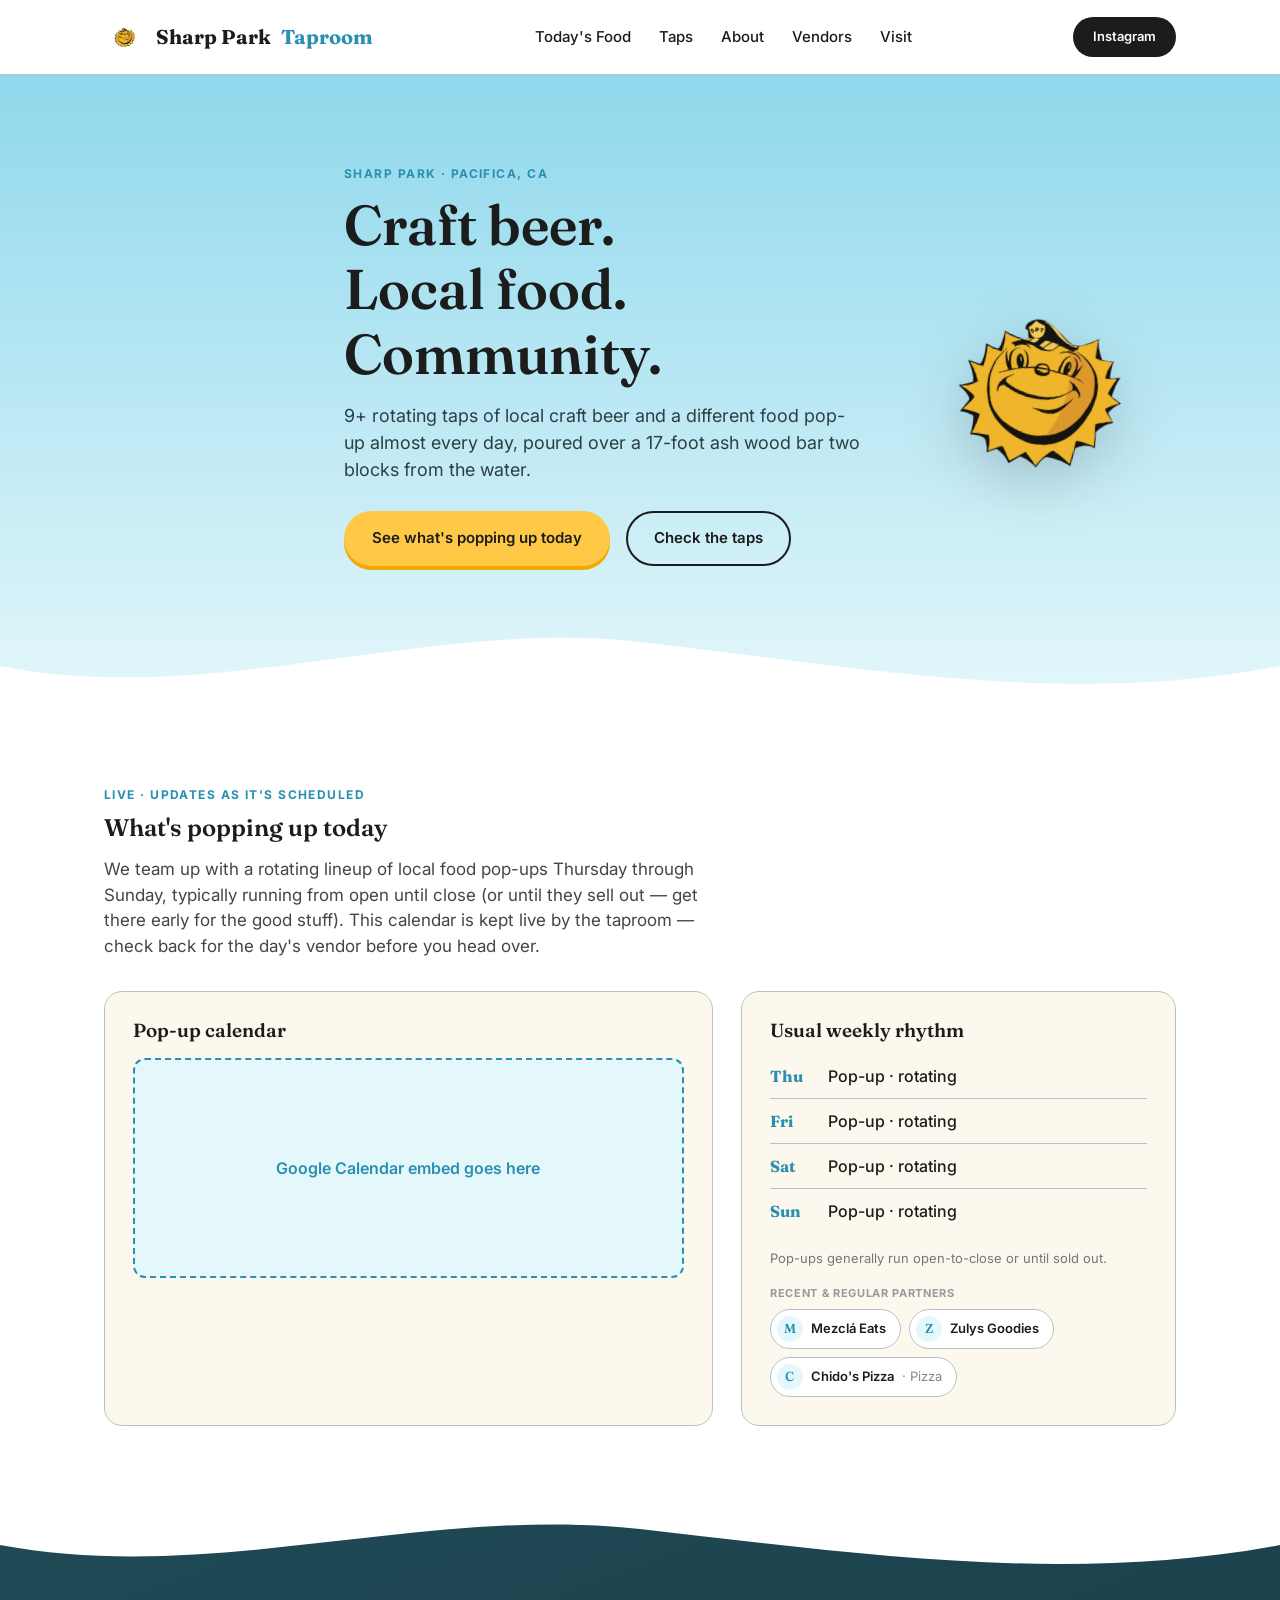
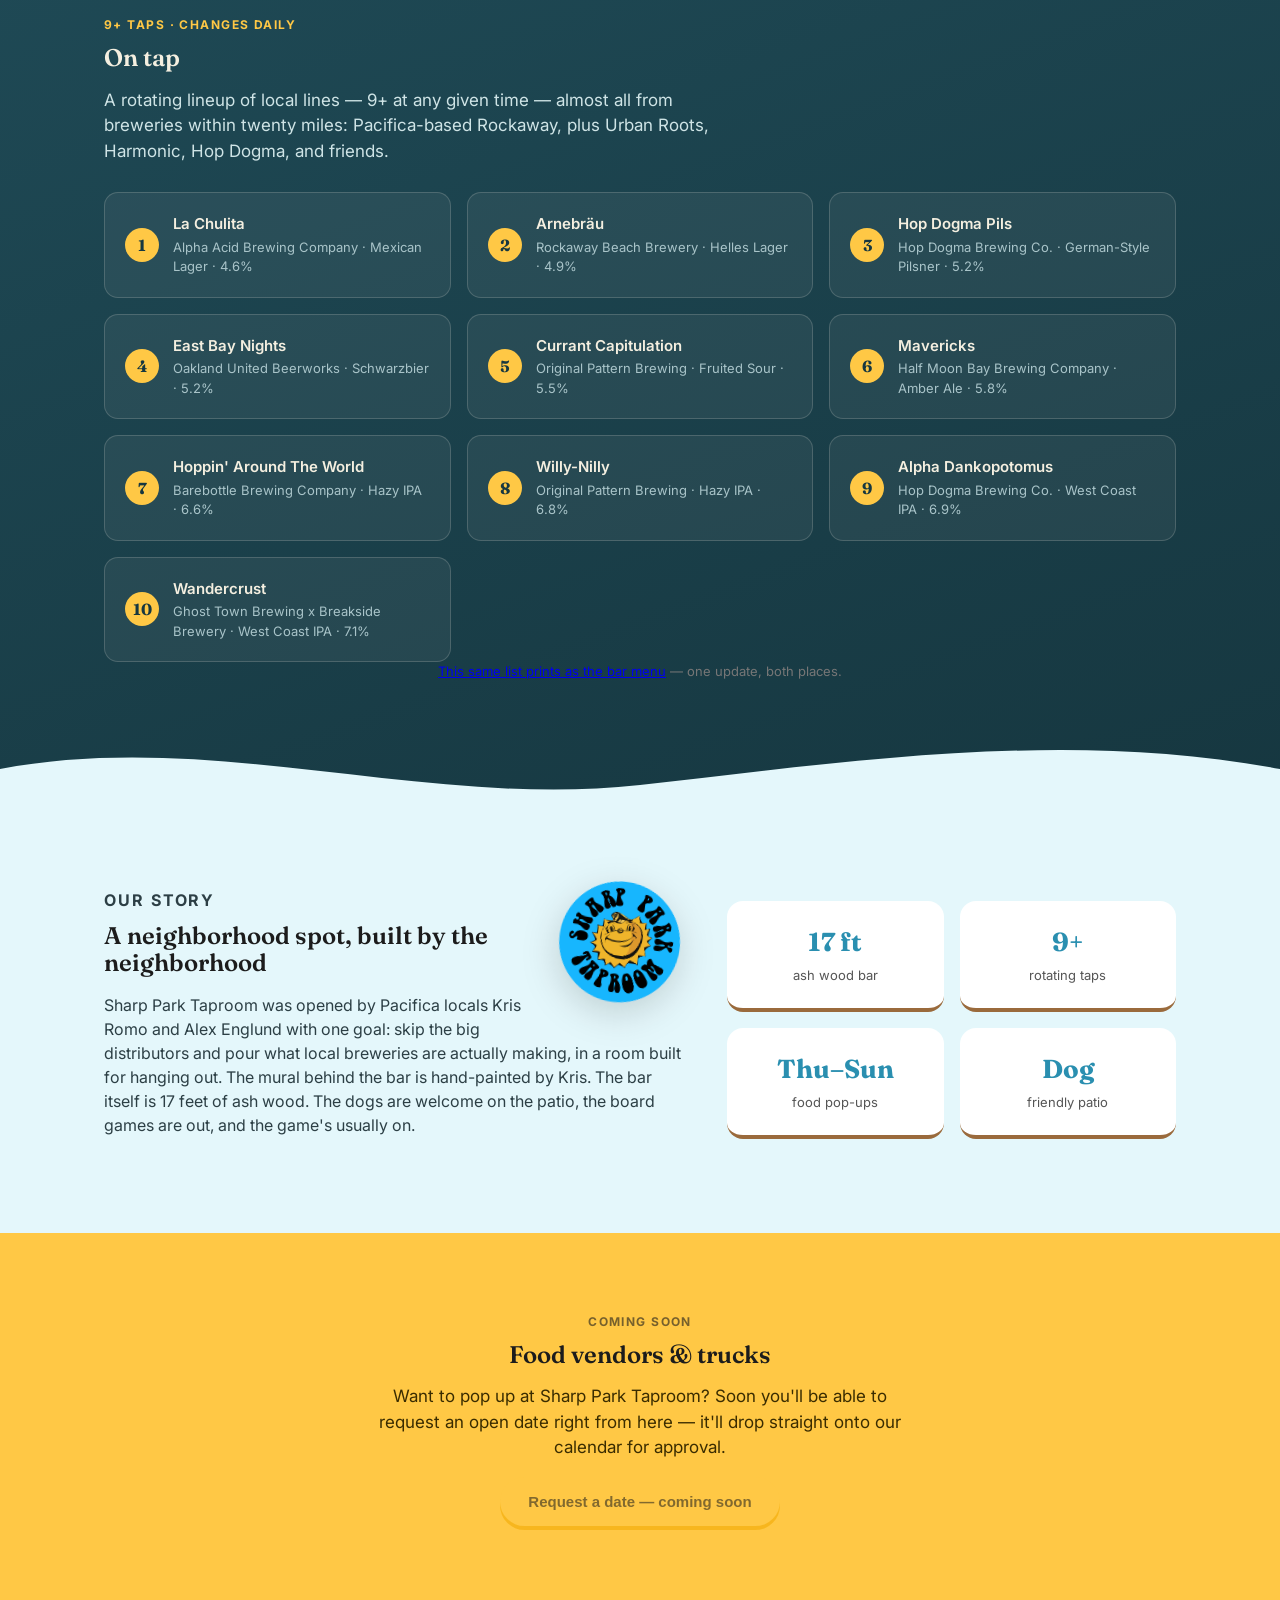
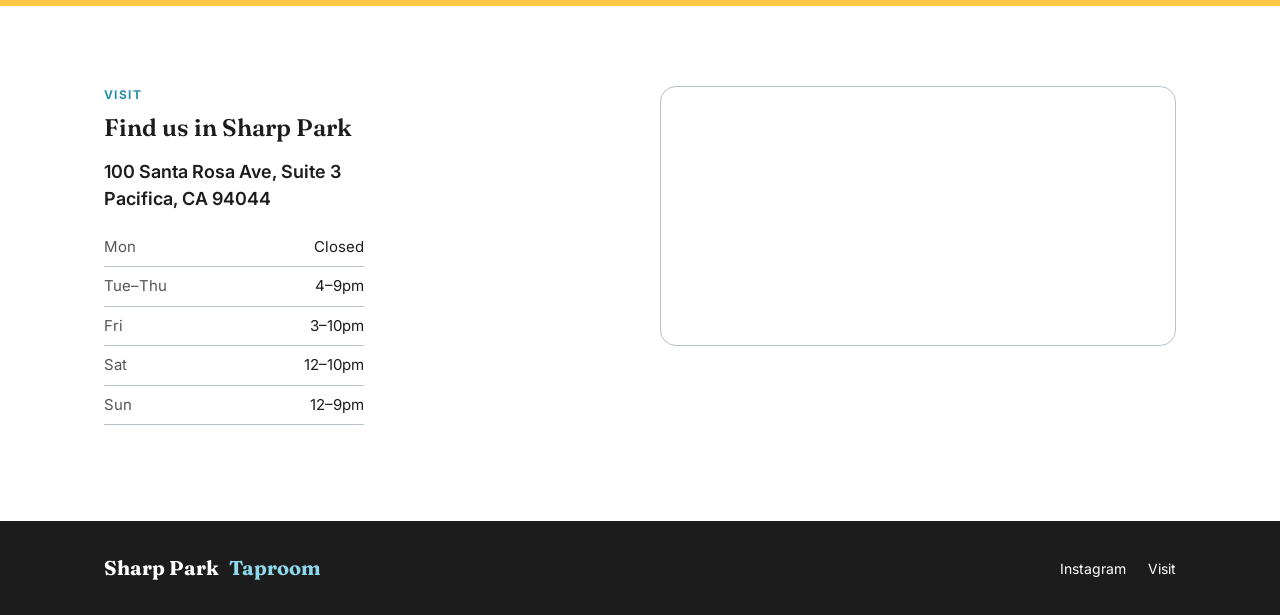
==== index.html @ e1f93460 "Fork of sharp-park-taproom for the splash/bubble experiment" ====
<!DOCTYPE html>
<html lang="en">
<head>
<meta charset="UTF-8">
<meta name="viewport" content="width=device-width, initial-scale=1.0">
<title>Sharp Park Taproom — Pacifica, CA</title>
<meta name="description" content="Sharp Park Taproom: nine rotating local taps and daily food pop-ups in Sharp Park, Pacifica. A community taproom by the beach.">
<link rel="preconnect" href="https://fonts.googleapis.com">
<link rel="preconnect" href="https://fonts.gstatic.com" crossorigin>
<link href="https://fonts.googleapis.com/css2?family=Fraunces:wght@500;600;700&family=Inter:wght@400;500;600;700&display=swap" rel="stylesheet">
<link rel="stylesheet" href="styles.css">
<link rel="icon" type="image/png" href="assets/favicon-official.png">
</head>
<body>

<header class="site-header">
  <div class="wrap header-inner">
    <a href="#top" class="logo">
      <img src="assets/logo/sharp-park-taproom-logo-official.png" alt="Sharp Park Taproom" class="logo-mark">
      Sharp Park <span>Taproom</span>
    </a>
    <nav class="main-nav">
      <a href="#today">Today's Food</a>
      <a href="#taps">Taps</a>
      <a href="#about">About</a>
      <a href="#vendors">Vendors</a>
      <a href="#visit">Visit</a>
    </nav>
    <!-- Facebook: add a link/button here once Alex confirms a page (may currently be a personal profile) -->
    <a class="btn btn-small" data-edit="social.instagram" data-edit-attr="href" href="https://www.instagram.com/sharpparktaproom/" target="_blank" rel="noopener">Instagram</a>
  </div>
</header>

<section id="top" class="hero">
  <div class="wrap hero-inner">
    <p class="eyebrow" data-edit="hero.eyebrow">Sharp Park &middot; Pacifica, CA</p>
    <h1 data-edit="hero.title">Craft beer.<br>Local food.<br>Community.</h1>
    <p class="hero-sub" data-edit="hero.sub">9+ rotating taps of local craft beer and a different food pop-up almost every day, poured over a 17-foot ash wood bar two blocks from the water.</p>
    <div class="hero-actions">
      <a href="#today" class="btn btn-primary">See what's popping up today</a>
      <a href="#taps" class="btn btn-ghost">Check the taps</a>
    </div>
  </div>
  <img src="assets/logo/sharp-park-taproom-logo-official.png" alt="" class="hero-logo" aria-hidden="true">
  <div class="hero-wave" aria-hidden="true">
    <svg viewBox="0 0 1440 120" preserveAspectRatio="none"><path d="M0,64 C240,120 480,0 720,32 C960,64 1200,120 1440,64 L1440,120 L0,120 Z"></path></svg>
  </div>
</section>

<section id="today" class="section today-section">
  <div class="wrap">
    <p class="eyebrow">Live &middot; updates as it's scheduled</p>
    <h2>What's popping up today</h2>
    <p class="section-lede">We team up with a rotating lineup of local food pop-ups Thursday through Sunday, typically running from open until close (or until they sell out — get there early for the good stuff). This calendar is kept live by the taproom — check back for the day's vendor before you head over.</p>

    <div class="today-grid">
      <div class="today-card">
        <h3>Pop-up calendar</h3>
        <div class="calendar-frame-placeholder" id="calendar-slot">
          <span>Google Calendar embed goes here</span>
        </div>
      </div>

      <div class="today-card">
        <h3>Usual weekly rhythm</h3>
        <ul class="schedule-list">
          <li><span>Thu</span>Pop-up &middot; rotating</li>
          <li><span>Fri</span>Pop-up &middot; rotating</li>
          <li><span>Sat</span>Pop-up &middot; rotating</li>
          <li><span>Sun</span>Pop-up &middot; rotating</li>
        </ul>
        <p class="fine-print" data-edit="today.operationalNote">Pop-ups generally run open-to-close or until sold out.</p>
        <p class="fine-print vendor-spotlight-label">Recent &amp; regular partners</p>
        <div class="vendor-spotlight" id="vendor-spotlight"></div>
      </div>
    </div>
  </div>
</section>

<section id="taps" class="section taps-section">
  <div class="chalk-wave chalk-wave-top" aria-hidden="true">
    <svg viewBox="0 0 1440 80" preserveAspectRatio="none"><path d="M0,40 C240,80 480,0 720,24 C960,48 1200,80 1440,40 L1440,0 L0,0 Z"></path></svg>
  </div>
  <div class="wrap">
    <p class="eyebrow">9+ taps &middot; changes daily</p>
    <h2>On tap</h2>
    <p class="section-lede">A rotating lineup of local lines — 9+ at any given time — almost all from breweries within twenty miles: Pacifica-based Rockaway, plus Urban Roots, Harmonic, Hop Dogma, and friends.</p>
    <div class="tap-grid" id="tap-grid">
      <p class="fine-print">Loading taps&hellip;</p>
    </div>
    <p class="fine-print center"><a href="menu.html">This same list prints as the bar menu</a> — one update, both places.</p>
  </div>
  <div class="chalk-wave chalk-wave-bottom" aria-hidden="true">
    <svg viewBox="0 0 1440 80" preserveAspectRatio="none"><path d="M0,40 C240,0 480,80 720,56 C960,32 1200,0 1440,40 L1440,80 L0,80 Z"></path></svg>
  </div>
</section>

<section id="about" class="section about-section">
  <div class="wrap about-inner">
    <div class="about-copy">
      <img src="assets/logo/sharp-park-taproom-badge-circular.png" alt="Sharp Park Taproom badge" class="about-badge">
      <p class="eyebrow">Our story</p>
      <h2>A neighborhood spot, built by the neighborhood</h2>
      <p data-edit="about.body">Sharp Park Taproom was opened by Pacifica locals Kris Romo and Alex Englund with one goal: skip the big distributors and pour what local breweries are actually making, in a room built for hanging out. The mural behind the bar is hand-painted by Kris. The bar itself is 17 feet of ash wood. The dogs are welcome on the patio, the board games are out, and the game's usually on.</p>
    </div>
    <div class="about-figures">
      <div class="figure-card"><strong data-edit="figures.0.value">17 ft</strong><span data-edit="figures.0.label">ash wood bar</span></div>
      <div class="figure-card"><strong data-edit="figures.1.value">9+</strong><span data-edit="figures.1.label">rotating taps</span></div>
      <div class="figure-card"><strong data-edit="figures.2.value">Thu–Sun</strong><span data-edit="figures.2.label">food pop-ups</span></div>
      <div class="figure-card"><strong data-edit="figures.3.value">Dog</strong><span data-edit="figures.3.label">friendly patio</span></div>
    </div>
  </div>
</section>

<section id="vendors" class="section vendors-section">
  <div class="wrap vendors-inner">
    <p class="eyebrow">Coming soon</p>
    <h2>Food vendors &amp; trucks</h2>
    <p class="section-lede" data-edit="vendors.lede">Want to pop up at Sharp Park Taproom? Soon you'll be able to request an open date right from here — it'll drop straight onto our calendar for approval.</p>
    <button class="btn btn-primary" disabled>Request a date — coming soon</button>
  </div>
</section>

<section id="visit" class="section visit-section">
  <div class="wrap visit-inner">
    <div>
      <p class="eyebrow">Visit</p>
      <h2>Find us in Sharp Park</h2>
      <p class="visit-address" data-edit="visit.address">100 Santa Rosa Ave, Suite 3<br>Pacifica, CA 94044</p>
      <ul class="hours-list">
        <li><span class="hours-day" data-edit="hours.0.day">Mon</span><span class="hours-time" data-edit="hours.0.time">Closed</span></li>
        <li><span class="hours-day" data-edit="hours.1.day">Tue–Thu</span><span class="hours-time" data-edit="hours.1.time">4–9pm</span></li>
        <li><span class="hours-day" data-edit="hours.2.day">Fri</span><span class="hours-time" data-edit="hours.2.time">3–10pm</span></li>
        <li><span class="hours-day" data-edit="hours.3.day">Sat</span><span class="hours-time" data-edit="hours.3.time">12–10pm</span></li>
        <li><span class="hours-day" data-edit="hours.4.day">Sun</span><span class="hours-time" data-edit="hours.4.time">12–9pm</span></li>
      </ul>
    </div>
    <div class="map-embed">
      <iframe
        src="https://www.google.com/maps/embed?origin=mfe&pb=!1m2!2m1!1s100+Santa+Rosa+Ave+Suite+3,+Pacifica,+CA+94044"
        width="100%" height="260" style="border:0;" loading="lazy"
        referrerpolicy="no-referrer-when-downgrade"
        title="Map to Sharp Park Taproom"></iframe>
    </div>
  </div>
</section>

<footer class="site-footer">
  <div class="wrap footer-inner">
    <span class="logo footer-logo">Sharp Park <span>Taproom</span></span>
    <div class="footer-links">
      <a data-edit="social.instagram" data-edit-attr="href" href="https://www.instagram.com/sharpparktaproom/" target="_blank" rel="noopener">Instagram</a>
      <a href="#visit">Visit</a>
    </div>
  </div>
</footer>

<script src="assets/content-data.js"></script>
<script src="assets/content.js"></script>
<script>applyContent();</script>
<script src="assets/taps-data.js"></script>
<script src="assets/taps.js"></script>
<script>renderTapGrid();</script>
</body>
</html>
---- styles.css ----
:root {
  --ocean-light: #8fd8ec;
  --ocean-deep: #2a8fb0;
  --ocean-pale: #e4f7fb;
  --sand: #fdf8ee;
  --white: #ffffff;
  --yellow: #ffc845;
  --yellow-deep: #f2a900;
  --black: #1c1c1c;
  --wood: #9a6a3c;
  --wood-dark: #6f4726;
  --metal: #b9c1c8;
  --slate: #1f4a56;
  --slate-deep: #163740;
  --chalk: #f4efe0;

  --font-display: "Fraunces", serif;
  --font-body: "Inter", -apple-system, BlinkMacSystemFont, sans-serif;
}

* { box-sizing: border-box; }

html { scroll-behavior: smooth; }

body {
  margin: 0;
  font-family: var(--font-body);
  color: var(--black);
  background: var(--white);
  line-height: 1.5;
}

img { max-width: 100%; display: block; }

.wrap {
  max-width: 1120px;
  margin: 0 auto;
  padding: 0 24px;
}

h1, h2, h3 {
  font-family: var(--font-display);
  font-weight: 600;
  margin: 0 0 16px;
  line-height: 1.15;
}

p { margin: 0 0 16px; }

.eyebrow {
  text-transform: uppercase;
  letter-spacing: 0.12em;
  font-size: 12px;
  font-weight: 700;
  color: var(--ocean-deep);
  margin: 0 0 10px;
}

.section-lede {
  max-width: 620px;
  color: #454545;
  font-size: 17px;
}

.fine-print {
  font-size: 13px;
  color: #767676;
}

.fine-print.center { text-align: center; }

/* Buttons */

.btn {
  display: inline-block;
  padding: 14px 26px;
  border-radius: 999px;
  font-weight: 600;
  font-size: 15px;
  text-decoration: none;
  border: 2px solid transparent;
  cursor: pointer;
  transition: transform 0.15s ease, box-shadow 0.15s ease;
}

.btn-primary {
  background: var(--yellow);
  color: var(--black);
  box-shadow: 0 4px 0 var(--yellow-deep);
}

.btn-primary:hover { transform: translateY(-2px); }

.btn-primary:disabled {
  opacity: 0.55;
  cursor: not-allowed;
  transform: none;
}

.btn-ghost {
  background: transparent;
  color: var(--black);
  border-color: var(--black);
}

.btn-small {
  padding: 8px 18px;
  font-size: 13px;
  background: var(--black);
  color: var(--white);
}

/* Header */

.site-header {
  position: sticky;
  top: 0;
  background: rgba(255, 255, 255, 0.92);
  backdrop-filter: blur(6px);
  border-bottom: 1px solid var(--metal);
  z-index: 20;
}

.header-inner {
  display: flex;
  align-items: center;
  justify-content: space-between;
  padding-top: 16px;
  padding-bottom: 16px;
}

.logo {
  display: flex;
  align-items: center;
  gap: 10px;
  font-family: var(--font-display);
  font-size: 20px;
  font-weight: 700;
  color: var(--black);
  text-decoration: none;
}

.logo span { color: var(--ocean-deep); }

.logo-mark {
  height: 42px;
  width: auto;
}

.footer-logo .logo-mark { height: 36px; }

.main-nav {
  display: flex;
  gap: 28px;
}

.main-nav a {
  color: var(--black);
  text-decoration: none;
  font-weight: 500;
  font-size: 15px;
}

.main-nav a:hover { color: var(--ocean-deep); }

/* Hero */

.hero {
  position: relative;
  background: linear-gradient(180deg, var(--ocean-light) 0%, var(--ocean-pale) 100%);
  padding-top: 90px;
  padding-bottom: 140px;
  overflow: hidden;
}

.hero-inner { max-width: 640px; }

.hero h1 {
  font-size: 56px;
  color: var(--black);
}

.hero-sub {
  font-size: 18px;
  color: #2c3f45;
  max-width: 520px;
}

.hero-actions {
  display: flex;
  gap: 16px;
  margin-top: 28px;
  flex-wrap: wrap;
}

.hero-logo {
  position: absolute;
  top: 50%;
  right: 6%;
  width: 320px;
  height: auto;
  transform: translateY(-50%) rotate(8deg);
  filter: drop-shadow(0 18px 30px rgba(0,0,0,0.18));
}

.hero-wave {
  position: absolute;
  bottom: -2px;
  left: 0;
  width: 100%;
  line-height: 0;
}

.hero-wave svg {
  width: 100%;
  height: 90px;
  display: block;
}

.hero-wave path { fill: var(--white); }

/* Sections */

.section {
  padding: 80px 0;
}

.today-section { background: var(--white); }

.today-grid {
  display: grid;
  grid-template-columns: 1.4fr 1fr;
  gap: 28px;
  margin-top: 32px;
}

.today-card {
  background: var(--sand);
  border: 1px solid var(--metal);
  border-radius: 18px;
  padding: 28px;
}

.today-card h3 {
  font-size: 19px;
  margin-bottom: 12px;
}

.placeholder-note {
  font-size: 13px;
  color: #767676;
  background: var(--white);
  border: 1px dashed var(--metal);
  border-radius: 10px;
  padding: 10px 14px;
}

.calendar-frame-placeholder {
  margin-top: 16px;
  height: 220px;
  border-radius: 12px;
  border: 2px dashed var(--ocean-deep);
  background: var(--ocean-pale);
  display: flex;
  align-items: center;
  justify-content: center;
  color: var(--ocean-deep);
  font-weight: 600;
  text-align: center;
}

.schedule-list {
  list-style: none;
  margin: 0 0 16px;
  padding: 0;
}

.schedule-list li {
  display: flex;
  gap: 14px;
  align-items: center;
  padding: 10px 0;
  border-bottom: 1px solid var(--metal);
  font-weight: 500;
}

.schedule-list li:last-child { border-bottom: none; }

.schedule-list span {
  min-width: 44px;
  font-family: var(--font-display);
  font-weight: 700;
  color: var(--ocean-deep);
}

.vendor-spotlight-label {
  margin: 14px 0 8px;
  text-transform: uppercase;
  letter-spacing: 0.06em;
  font-weight: 700;
  font-size: 11px;
  color: #999;
}

.vendor-spotlight {
  display: flex;
  flex-wrap: wrap;
  gap: 8px;
}

.vendor-chip {
  display: flex;
  align-items: center;
  gap: 8px;
  background: var(--white);
  border: 1px solid var(--metal);
  border-radius: 999px;
  padding: 6px 14px 6px 6px;
  font-size: 13px;
  font-weight: 600;
}

.vendor-chip-photo {
  width: 26px;
  height: 26px;
  border-radius: 50%;
  background: var(--ocean-pale);
  flex-shrink: 0;
  object-fit: cover;
}

.vendor-chip-initial {
  width: 26px;
  height: 26px;
  border-radius: 50%;
  background: var(--ocean-pale);
  color: var(--ocean-deep);
  flex-shrink: 0;
  display: flex;
  align-items: center;
  justify-content: center;
  font-family: var(--font-display);
  font-size: 13px;
}

.vendor-chip-cuisine {
  font-weight: 400;
  color: #888;
}

/* Taps */

.taps-section {
  position: relative;
  background: linear-gradient(160deg, var(--slate) 0%, var(--slate-deep) 100%);
  color: var(--chalk);
  padding-top: 110px;
  padding-bottom: 110px;
}

.taps-section .eyebrow { color: var(--yellow); }
.taps-section .section-lede { color: #cfe4e6; }

.chalk-wave {
  position: absolute;
  left: 0;
  width: 100%;
  line-height: 0;
}

.chalk-wave svg {
  width: 100%;
  height: 80px;
  display: block;
}

.chalk-wave-top { top: -1px; }
.chalk-wave-top path { fill: var(--white); }
.chalk-wave-bottom { bottom: -1px; }
.chalk-wave-bottom path { fill: var(--ocean-pale); }

.tap-grid {
  display: grid;
  grid-template-columns: repeat(3, 1fr);
  gap: 16px;
  margin-top: 28px;
}

.tap-card {
  background: rgba(244, 239, 224, 0.06);
  border: 1px solid rgba(244, 239, 224, 0.18);
  border-radius: 14px;
  padding: 20px;
  display: flex;
  align-items: center;
  gap: 14px;
}

.tap-number {
  width: 34px;
  height: 34px;
  flex-shrink: 0;
  border-radius: 50%;
  background: var(--yellow);
  color: var(--slate-deep);
  font-weight: 700;
  display: flex;
  align-items: center;
  justify-content: center;
  font-family: var(--font-display);
}

.tap-placeholder {
  margin: 0;
  color: #a9c4c9;
  font-size: 14px;
}

.tap-name {
  margin: 0;
  color: var(--chalk);
  font-weight: 600;
  font-size: 15px;
}

.tap-sub {
  margin: 2px 0 0;
  color: #a9c4c9;
  font-size: 13px;
}

/* About */

.about-section { background: var(--ocean-pale); }

.about-inner {
  display: grid;
  grid-template-columns: 1.3fr 1fr;
  gap: 40px;
  align-items: center;
}

.about-copy p { color: #2c3f45; font-size: 16px; }

.about-badge {
  width: 130px;
  float: right;
  margin: -12px 0 16px 20px;
  transform: rotate(8deg);
  filter: drop-shadow(0 10px 18px rgba(0,0,0,0.16));
}

.about-figures {
  display: grid;
  grid-template-columns: repeat(2, 1fr);
  gap: 16px;
}

.figure-card {
  background: var(--white);
  border-radius: 16px;
  padding: 22px;
  text-align: center;
  border-bottom: 4px solid var(--wood);
}

.figure-card strong {
  display: block;
  font-family: var(--font-display);
  font-size: 26px;
  color: var(--ocean-deep);
}

.figure-card span {
  font-size: 13px;
  color: #555;
}

/* Vendors */

.vendors-section {
  background: var(--yellow);
  text-align: center;
}

.vendors-inner { max-width: 600px; margin: 0 auto; }
.vendors-section .eyebrow { color: var(--black); opacity: 0.6; }
.vendors-section .section-lede { margin-left: auto; margin-right: auto; color: #3a2c00; }

/* Visit */

.visit-section { background: var(--white); }

.visit-inner {
  display: grid;
  grid-template-columns: 1fr 1fr;
  gap: 40px;
  align-items: start;
}

.visit-address {
  font-size: 18px;
  font-weight: 600;
}

.hours-list {
  list-style: none;
  margin: 0 0 16px;
  padding: 0;
  max-width: 260px;
}

.hours-list li {
  display: flex;
  justify-content: space-between;
  padding: 8px 0;
  border-bottom: 1px solid var(--metal);
  font-size: 15px;
}

.hours-list .hours-day { color: #555; }

.map-embed {
  height: 260px;
  border-radius: 16px;
  overflow: hidden;
  border: 1px solid var(--metal);
}

.map-embed iframe {
  display: block;
}

/* Footer */

.site-footer {
  background: var(--black);
  color: var(--white);
  padding: 32px 0;
}

.footer-inner {
  display: flex;
  justify-content: space-between;
  align-items: center;
  flex-wrap: wrap;
  gap: 16px;
}

.footer-logo { color: var(--white); }
.footer-logo span { color: var(--ocean-light); }

.footer-links {
  display: flex;
  gap: 22px;
}

.footer-links a {
  color: var(--white);
  text-decoration: none;
  font-size: 14px;
}

.footer-links a:hover { color: var(--yellow); }

/* Responsive */

@media (max-width: 860px) {
  .hero h1 { font-size: 40px; }
  .today-grid,
  .about-inner,
  .visit-inner { grid-template-columns: 1fr; }
  .tap-grid { grid-template-columns: repeat(2, 1fr); }
  .main-nav { display: none; }
  .hero-logo { display: none; }
}
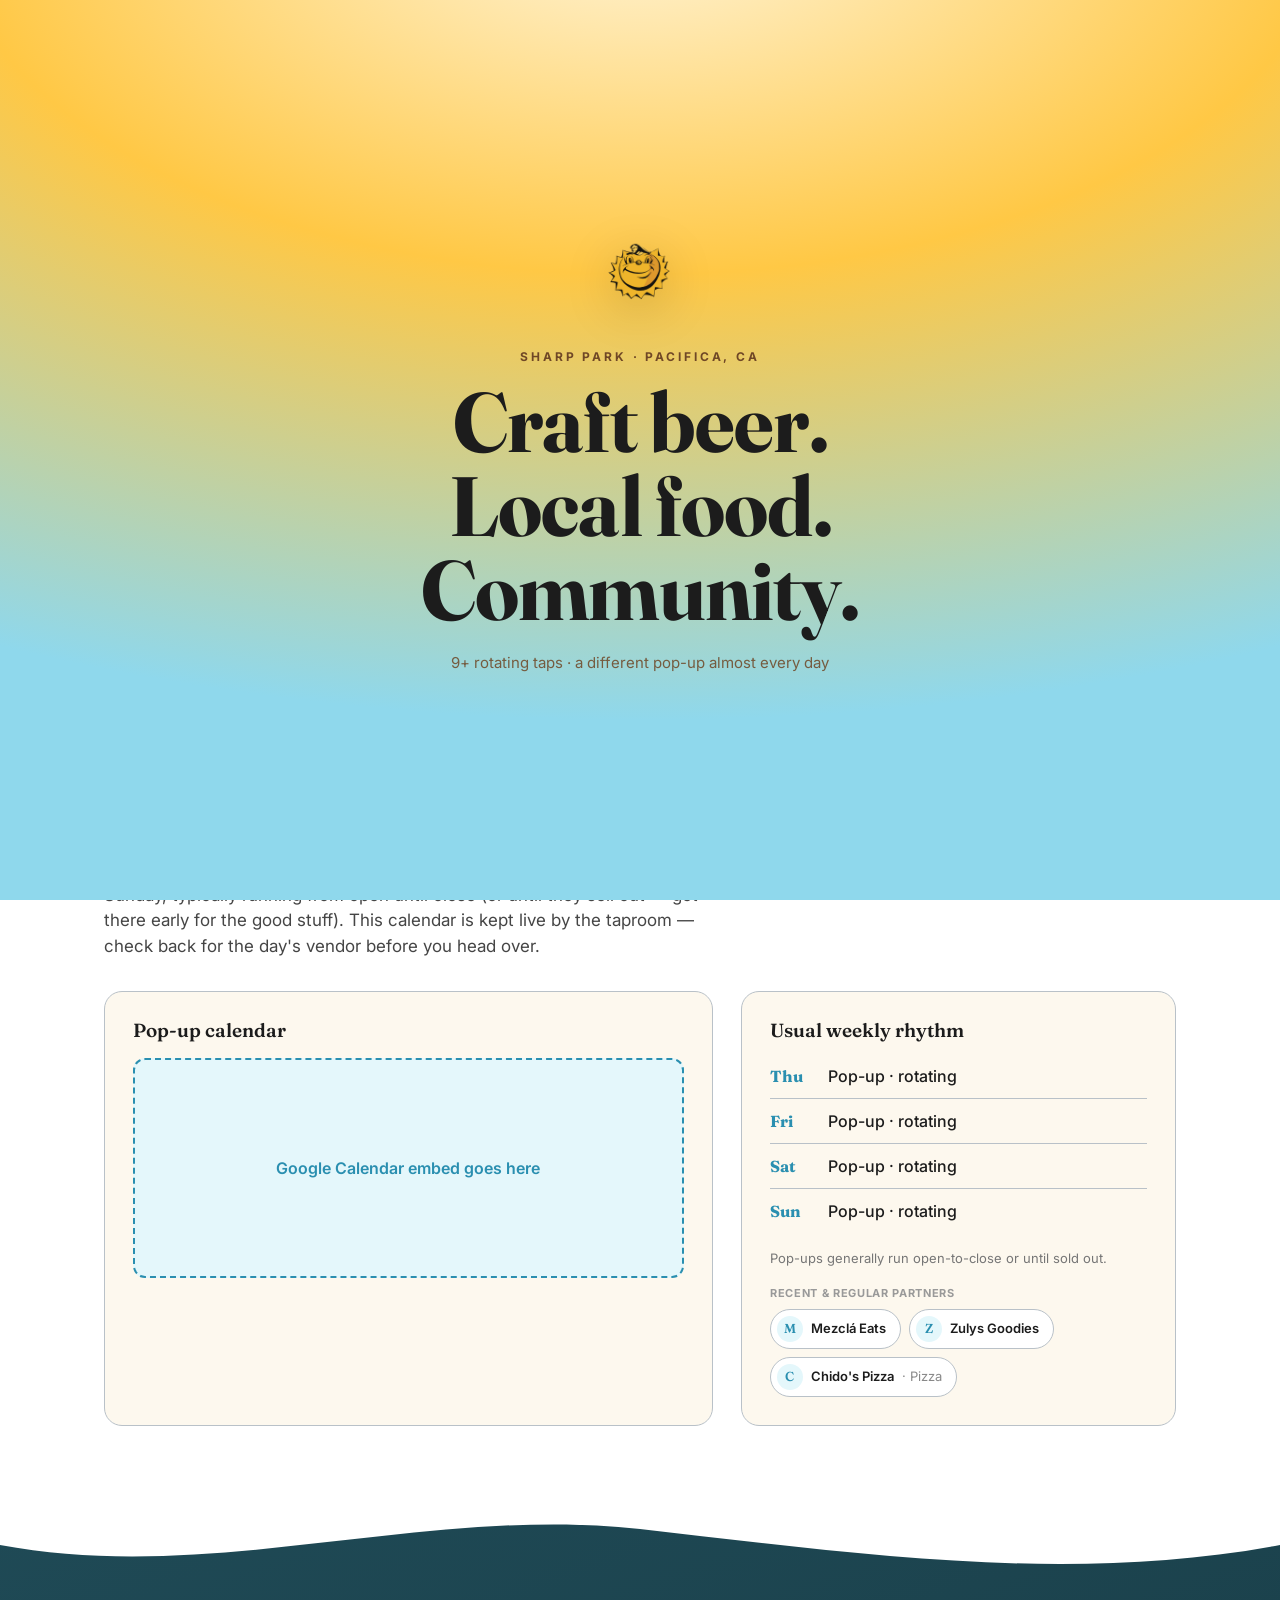
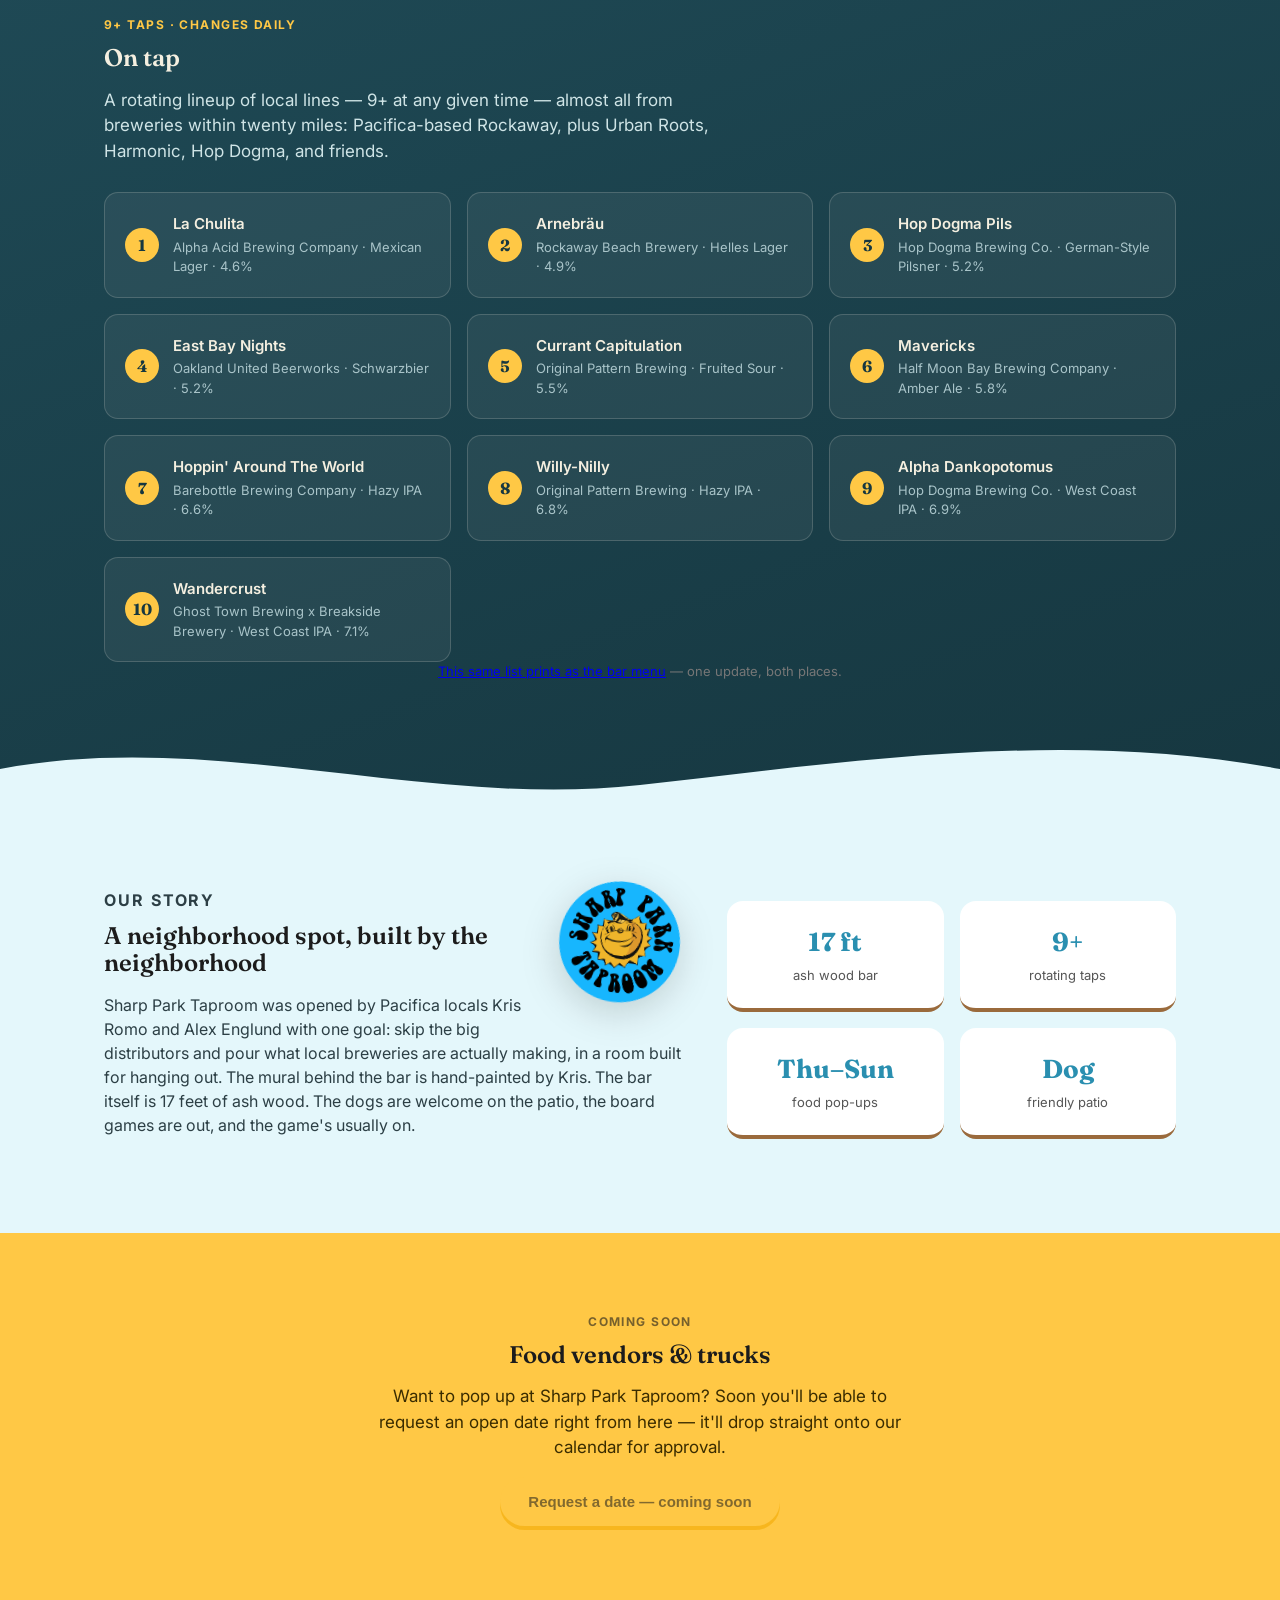
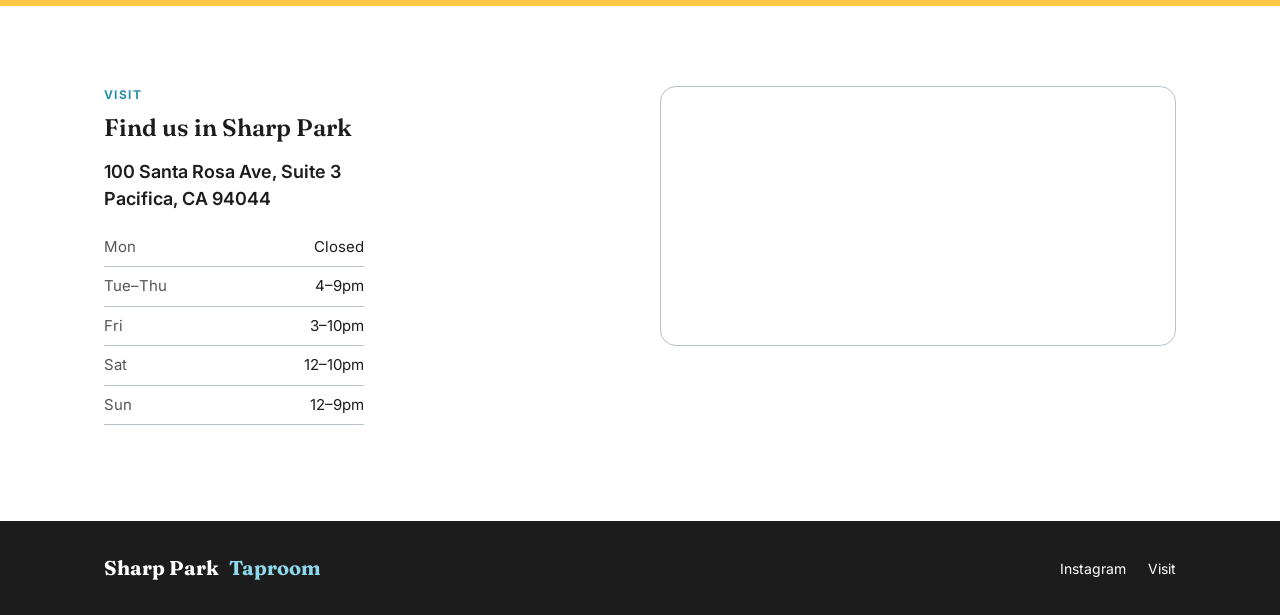
==== commit dd318922: "Add warm splash entrance + living bubble tied to vendor spotlight data" ====
--- a/index.html
+++ b/index.html
@@ -9,6 +9,7 @@
 <link rel="preconnect" href="https://fonts.gstatic.com" crossorigin>
 <link href="https://fonts.googleapis.com/css2?family=Fraunces:wght@500;600;700&family=Inter:wght@400;500;600;700&display=swap" rel="stylesheet">
 <link rel="stylesheet" href="styles.css">
+<link rel="stylesheet" href="assets/splash.css">
 <link rel="icon" type="image/png" href="assets/favicon-official.png">
 </head>
 <body>
@@ -155,11 +156,39 @@
   </div>
 </footer>
 
+<!-- splash cover: same headline as the hero, just the entrance -->
+<div class="cover" id="cover">
+  <img src="assets/logo/sharp-park-taproom-logo-official.png" alt="" class="cover-logo">
+  <p class="eyebrow">Sharp Park &middot; Pacifica, CA</p>
+  <h1>
+    <span class="line">Craft beer.</span>
+    <span class="line">Local food.</span>
+    <span class="line">Community.</span>
+  </h1>
+  <p class="sub">9+ rotating taps &middot; a different pop-up almost every day</p>
+</div>
+
+<!-- the living bubble: rides the whole site, shows today's featured vendor -->
+<div class="sp-bubble" id="sp-bubble">
+  <div class="sp-scoop"><img src="assets/logo/sharp-park-taproom-logo-official.png" alt=""></div>
+  <div class="sp-txt"><b id="sp-bubble-name">&nbsp;</b><small id="sp-bubble-note">&nbsp;</small></div>
+</div>
+
+<div class="sp-card" id="sp-card">
+  <span class="sp-x" id="sp-close">&times;</span>
+  <div class="sp-avatar"><img src="assets/logo/sharp-park-taproom-logo-official.png" alt=""></div>
+  <h3 id="sp-card-name">&nbsp;</h3>
+  <p id="sp-card-note">&nbsp;</p>
+  <a class="sp-go" href="#taps">See what's on tap &rarr;</a>
+</div>
+
 <script src="assets/content-data.js"></script>
 <script src="assets/content.js"></script>
 <script>applyContent();</script>
 <script src="assets/taps-data.js"></script>
 <script src="assets/taps.js"></script>
 <script>renderTapGrid();</script>
+<script src="assets/splash.js"></script>
+<script>initSplash();</script>
 </body>
 </html>
--- a/assets/splash.css
+++ b/assets/splash.css
@@ -0,0 +1,112 @@
+/* ── Splash cover: warm "sunrise over the ocean" entrance ─────────────
+   Same mechanic as the original demo (hold ~2s, disperse, reveal the site
+   underneath with a single clean opacity crossfade) but re-themed to the
+   taproom's actual brand -- warm gold/sun into ocean-blue, not a dark
+   cinematic slate. The site is fully rendered underneath the whole time;
+   only the cover itself fades, so there's no double-brighten lag. */
+
+.cover {
+  position: fixed; inset: 0; z-index: 100;
+  display: flex; flex-direction: column; align-items: center; justify-content: center;
+  text-align: center; color: var(--black);
+  background: radial-gradient(120% 90% at 50% -10%, #fff6de 0%, var(--yellow) 45%, var(--ocean-light) 100%);
+}
+
+.cover-logo {
+  width: 120px; height: 120px;
+  margin-bottom: 18px;
+  filter: drop-shadow(0 10px 24px rgba(0,0,0,0.15));
+  animation: cover-logo-in 0.8s cubic-bezier(.22,1.4,.4,1) both;
+}
+
+@keyframes cover-logo-in {
+  from { transform: scale(0.4) rotate(-10deg); opacity: 0; }
+  to   { transform: scale(1) rotate(0); opacity: 1; }
+}
+
+.cover .eyebrow {
+  letter-spacing: .24em; text-transform: uppercase; font-size: 12px;
+  color: var(--wood-dark); margin-bottom: 14px; font-weight: 700;
+}
+
+.cover h1 {
+  font-family: var(--font-display);
+  font-size: clamp(38px, 8vw, 84px);
+  line-height: 1; font-weight: 700; letter-spacing: -0.01em;
+  margin: 0;
+}
+
+.cover h1 .line { display: block; will-change: transform, opacity, filter; }
+
+.cover .sub {
+  margin-top: 20px; font-size: 15px; color: var(--wood-dark); opacity: .85;
+}
+
+/* disperse: cover fades away over the already-rendered bright site */
+.cover.disperse { opacity: 0; pointer-events: none; transition: opacity 1.1s ease; }
+.cover.disperse .eyebrow, .cover.disperse .sub, .cover.disperse .cover-logo { opacity: 0; transition: opacity .5s ease; }
+.cover.disperse .line { animation: fly 1.1s cubic-bezier(.5,0,.2,1) forwards; }
+.cover.disperse .line:nth-child(1) { --dx: -18vw; --dy: -34vh; --rot: -14deg; }
+.cover.disperse .line:nth-child(2) { --dx:  22vw; --dy:  -6vh;  --rot:  10deg; animation-delay: .07s; }
+.cover.disperse .line:nth-child(3) { --dx:  -8vw; --dy:  40vh;  --rot:  -8deg; animation-delay: .14s; }
+@keyframes fly {
+  to { transform: translate(var(--dx), var(--dy)) scale(1.6) rotate(var(--rot)); opacity: 0; filter: blur(14px); }
+}
+
+/* ── The living bubble -- rides above the site, shy but catchable ───── */
+
+.sp-bubble {
+  position: fixed; left: 0; top: 0; transform: scale(0);
+  display: flex; align-items: center; gap: 12px;
+  padding: 10px 20px 10px 10px; border-radius: 999px;
+  background: linear-gradient(135deg, var(--yellow) 0%, var(--wood) 100%);
+  color: var(--black); white-space: nowrap; cursor: pointer; z-index: 200;
+  box-shadow: 0 10px 30px rgba(154,106,60,.4), inset 0 1px 0 rgba(255,255,255,.5);
+  will-change: transform, left, top; user-select: none; -webkit-user-select: none;
+}
+@keyframes sp-pop-in {
+  0%   { transform: scale(0)    rotate(-12deg); }
+  60%  { transform: scale(1.18) rotate(6deg); }
+  80%  { transform: scale(.94)  rotate(-3deg); }
+  100% { transform: scale(1)    rotate(0); }
+}
+.sp-bubble.in { animation: sp-pop-in .7s cubic-bezier(.22,1.4,.4,1) forwards; }
+@keyframes sp-caught { 0%,100% { transform: scale(1) rotate(0); } 25% { transform: scale(1.06) rotate(-4deg); } 75% { transform: scale(1.06) rotate(4deg); } }
+.sp-bubble.tired { animation: sp-caught .5s ease-in-out infinite; }
+.sp-bubble::after {
+  content: ""; position: absolute; inset: -4px; border-radius: 999px;
+  box-shadow: 0 0 0 0 rgba(255,200,69,.6); animation: sp-glow 2.4s ease-out infinite;
+}
+@keyframes sp-glow {
+  0% { box-shadow: 0 0 0 0 rgba(255,200,69,.6); }
+  70% { box-shadow: 0 0 0 18px rgba(255,200,69,0); }
+  100% { box-shadow: 0 0 0 0 rgba(255,200,69,0); }
+}
+.sp-scoop {
+  width: 40px; height: 40px; flex: 0 0 40px; border-radius: 50%;
+  background: var(--white);
+  display: grid; place-items: center; overflow: hidden;
+  animation: sp-bob 1.6s ease-in-out infinite;
+  box-shadow: 0 2px 6px rgba(0,0,0,.15);
+}
+.sp-scoop img { width: 100%; height: 100%; object-fit: cover; }
+@keyframes sp-bob { 0%,100% { transform: translateY(0) rotate(0); } 50% { transform: translateY(-3px) rotate(-8deg); } }
+.sp-bubble .sp-txt b { display: block; font-size: 13.5px; font-weight: 700; }
+.sp-bubble .sp-txt small { display: block; font-size: 11px; opacity: .85; margin-top: 1px; }
+
+.sp-card {
+  position: fixed; z-index: 210; width: 260px; padding: 20px; border-radius: 22px;
+  background: var(--white); color: var(--black);
+  box-shadow: 0 24px 60px rgba(0,0,0,.3); transform: scale(0); transform-origin: left bottom;
+}
+.sp-card.show { animation: sp-pop-in .55s cubic-bezier(.22,1.4,.4,1) forwards; }
+.sp-card .sp-avatar { width: 48px; height: 48px; border-radius: 50%; overflow: hidden; margin-bottom: 8px; }
+.sp-card .sp-avatar img { width: 100%; height: 100%; object-fit: cover; }
+.sp-card h3 { font-family: var(--font-display); margin: 2px 0; font-size: 18px; }
+.sp-card .sp-pink { color: var(--ocean-deep); font-weight: 700; }
+.sp-card p { font-size: 13.5px; line-height: 1.5; color: #555; margin-top: 8px; }
+.sp-card .sp-go {
+  display: inline-block; margin-top: 14px; padding: 10px 16px; border-radius: 999px;
+  background: var(--yellow); color: var(--black); font-weight: 700; font-size: 13px; text-decoration: none;
+}
+.sp-card .sp-x { position: absolute; top: 12px; right: 14px; font-size: 18px; color: #b9c2c7; cursor: pointer; }
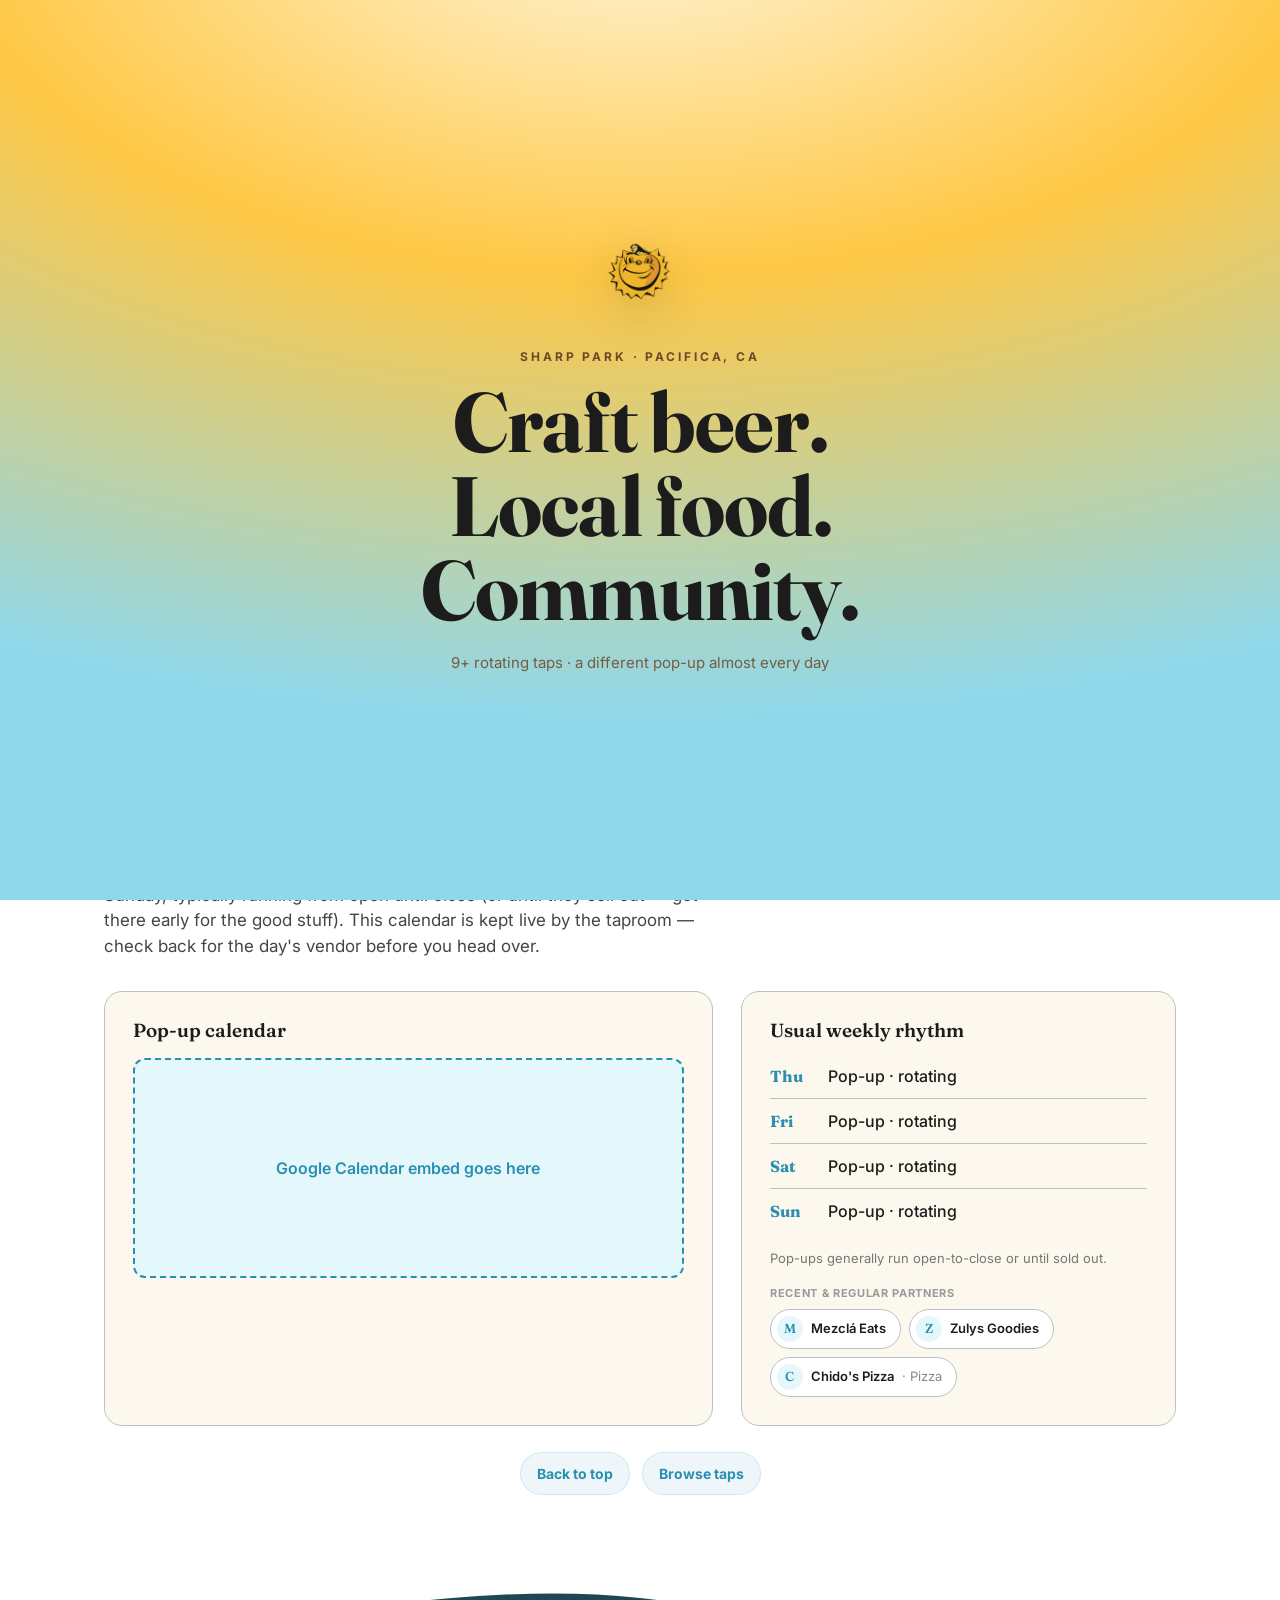
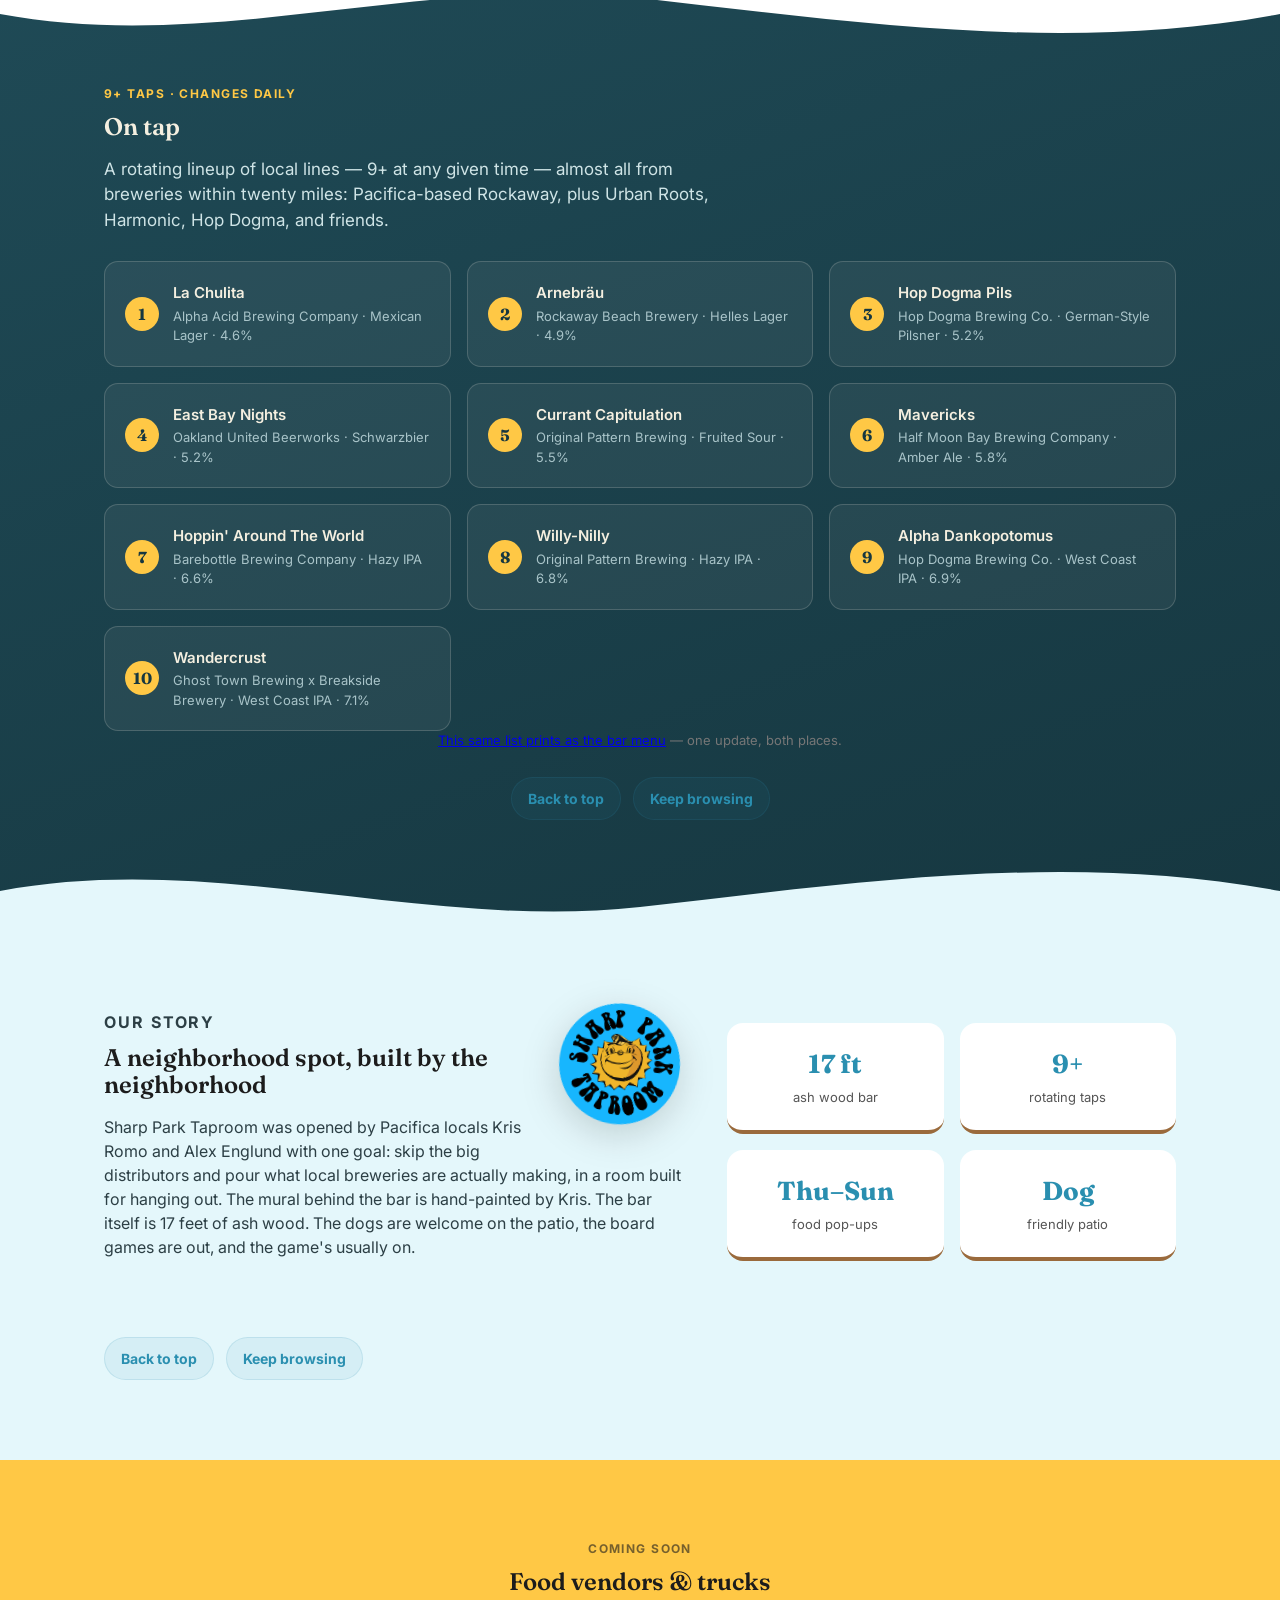
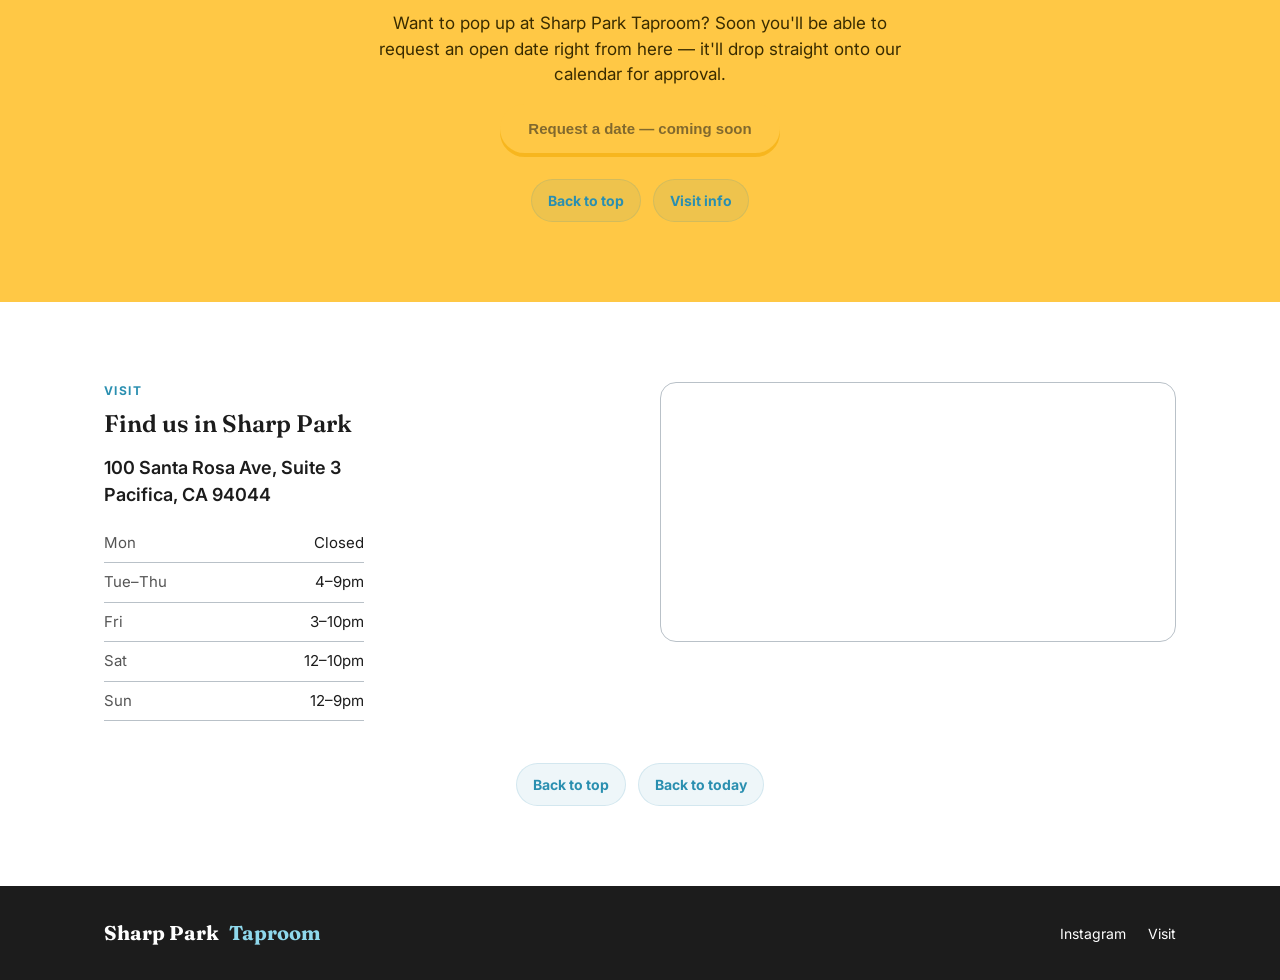
==== commit 6b2e9339: "Polish Sharp Park handoff and navigation" ====
--- a/index.html
+++ b/index.html
@@ -27,8 +27,10 @@
       <a href="#vendors">Vendors</a>
       <a href="#visit">Visit</a>
     </nav>
-    <!-- Facebook: add a link/button here once Alex confirms a page (may currently be a personal profile) -->
-    <a class="btn btn-small" data-edit="social.instagram" data-edit-attr="href" href="https://www.instagram.com/sharpparktaproom/" target="_blank" rel="noopener">Instagram</a>
+    <div class="header-socials">
+      <a class="btn btn-small" data-edit="social.instagram" data-edit-attr="href" href="https://www.instagram.com/sharpparktaproom/" target="_blank" rel="noopener">Instagram</a>
+      <a class="btn btn-small btn-small-ghost social-link is-hidden" data-social-platform="facebook" data-edit="social.facebook" data-edit-attr="href" href="#" target="_blank" rel="noopener">Facebook</a>
+    </div>
   </div>
 </header>
 
@@ -75,6 +77,10 @@
         <div class="vendor-spotlight" id="vendor-spotlight"></div>
       </div>
     </div>
+    <div class="section-browse">
+      <a href="#top">Back to top</a>
+      <a href="#taps">Browse taps</a>
+    </div>
   </div>
 </section>
 
@@ -90,6 +96,10 @@
       <p class="fine-print">Loading taps&hellip;</p>
     </div>
     <p class="fine-print center"><a href="menu.html">This same list prints as the bar menu</a> — one update, both places.</p>
+    <div class="section-browse">
+      <a href="#top">Back to top</a>
+      <a href="#about">Keep browsing</a>
+    </div>
   </div>
   <div class="chalk-wave chalk-wave-bottom" aria-hidden="true">
     <svg viewBox="0 0 1440 80" preserveAspectRatio="none"><path d="M0,40 C240,0 480,80 720,56 C960,32 1200,0 1440,40 L1440,80 L0,80 Z"></path></svg>
@@ -110,6 +120,10 @@
       <div class="figure-card"><strong data-edit="figures.2.value">Thu–Sun</strong><span data-edit="figures.2.label">food pop-ups</span></div>
       <div class="figure-card"><strong data-edit="figures.3.value">Dog</strong><span data-edit="figures.3.label">friendly patio</span></div>
     </div>
+    <div class="section-browse section-browse-wide">
+      <a href="#top">Back to top</a>
+      <a href="#vendors">Keep browsing</a>
+    </div>
   </div>
 </section>
 
@@ -119,6 +133,10 @@
     <h2>Food vendors &amp; trucks</h2>
     <p class="section-lede" data-edit="vendors.lede">Want to pop up at Sharp Park Taproom? Soon you'll be able to request an open date right from here — it'll drop straight onto our calendar for approval.</p>
     <button class="btn btn-primary" disabled>Request a date — coming soon</button>
+    <div class="section-browse">
+      <a href="#top">Back to top</a>
+      <a href="#visit">Visit info</a>
+    </div>
   </div>
 </section>
 
@@ -144,6 +162,12 @@
         title="Map to Sharp Park Taproom"></iframe>
     </div>
   </div>
+  <div class="wrap">
+    <div class="section-browse">
+      <a href="#top">Back to top</a>
+      <a href="#today">Back to today</a>
+    </div>
+  </div>
 </section>
 
 <footer class="site-footer">
@@ -151,6 +175,7 @@
     <span class="logo footer-logo">Sharp Park <span>Taproom</span></span>
     <div class="footer-links">
       <a data-edit="social.instagram" data-edit-attr="href" href="https://www.instagram.com/sharpparktaproom/" target="_blank" rel="noopener">Instagram</a>
+      <a class="social-link is-hidden" data-social-platform="facebook" data-edit="social.facebook" data-edit-attr="href" href="#" target="_blank" rel="noopener">Facebook</a>
       <a href="#visit">Visit</a>
     </div>
   </div>
@@ -182,13 +207,13 @@
   <a class="sp-go" href="#taps">See what's on tap &rarr;</a>
 </div>
 
+<script src="assets/site-config.js"></script>
 <script src="assets/content-data.js"></script>
+<script src="assets/taps-data.js"></script>
+<script src="assets/live-data.js"></script>
 <script src="assets/content.js"></script>
-<script>applyContent();</script>
-<script src="assets/taps-data.js"></script>
 <script src="assets/taps.js"></script>
-<script>renderTapGrid();</script>
 <script src="assets/splash.js"></script>
-<script>initSplash();</script>
+<script src="assets/site-bootstrap.js"></script>
 </body>
 </html>
--- a/styles.css
+++ b/styles.css
@@ -110,6 +110,12 @@
   color: var(--white);
 }
 
+.btn-small-ghost {
+  background: transparent;
+  color: var(--black);
+  border-color: rgba(28, 28, 28, 0.18);
+}
+
 /* Header */
 
 .site-header {
@@ -129,6 +135,13 @@
   padding-bottom: 16px;
 }
 
+.header-socials {
+  display: flex;
+  align-items: center;
+  gap: 10px;
+  flex-wrap: wrap;
+}
+
 .logo {
   display: flex;
   align-items: center;
@@ -162,6 +175,8 @@
 }
 
 .main-nav a:hover { color: var(--ocean-deep); }
+
+.is-hidden { display: none !important; }
 
 /* Hero */
 
@@ -225,6 +240,34 @@
   padding: 80px 0;
 }
 
+.section-browse {
+  display: flex;
+  justify-content: center;
+  gap: 12px;
+  flex-wrap: wrap;
+  margin-top: 26px;
+}
+
+.section-browse a {
+  display: inline-flex;
+  align-items: center;
+  justify-content: center;
+  min-height: 42px;
+  padding: 10px 16px;
+  border-radius: 999px;
+  text-decoration: none;
+  font-size: 14px;
+  font-weight: 700;
+  background: rgba(42, 143, 176, 0.08);
+  color: var(--ocean-deep);
+  border: 1px solid rgba(42, 143, 176, 0.14);
+}
+
+.section-browse-wide {
+  margin-top: 22px;
+  justify-content: flex-start;
+}
+
 .today-section { background: var(--white); }
 
 .today-grid {
@@ -553,6 +596,7 @@
 .footer-links {
   display: flex;
   gap: 22px;
+  flex-wrap: wrap;
 }
 
 .footer-links a {
@@ -573,4 +617,92 @@
   .tap-grid { grid-template-columns: repeat(2, 1fr); }
   .main-nav { display: none; }
   .hero-logo { display: none; }
-}
+  .section-browse-wide { justify-content: center; }
+}
+
+@media (max-width: 640px) {
+  .wrap {
+    padding: 0 18px;
+  }
+
+  .header-inner {
+    gap: 12px;
+    padding-top: 12px;
+    padding-bottom: 12px;
+  }
+
+  .header-socials {
+    width: 100%;
+  }
+
+  .logo {
+    font-size: 17px;
+    gap: 8px;
+  }
+
+  .logo-mark {
+    height: 34px;
+  }
+
+  .btn {
+    width: 100%;
+    text-align: center;
+  }
+
+  .btn-small {
+    width: auto;
+  }
+
+  .hero {
+    padding-top: 64px;
+    padding-bottom: 92px;
+  }
+
+  .hero h1 {
+    font-size: 34px;
+    line-height: 1.05;
+  }
+
+  .hero-sub,
+  .section-lede,
+  .visit-address {
+    font-size: 16px;
+  }
+
+  .hero-actions {
+    gap: 12px;
+  }
+
+  .section {
+    padding: 56px 0;
+  }
+
+  .today-card,
+  .figure-card,
+  .tap-card {
+    padding: 18px;
+  }
+
+  .tap-grid,
+  .about-figures {
+    grid-template-columns: 1fr;
+  }
+
+  .calendar-frame-placeholder {
+    height: 180px;
+  }
+
+  .hours-list {
+    max-width: none;
+  }
+
+  .footer-inner,
+  .footer-links {
+    flex-direction: column;
+    align-items: flex-start;
+  }
+
+  .footer-links {
+    gap: 12px;
+  }
+}
--- a/assets/splash.css
+++ b/assets/splash.css
@@ -110,3 +110,36 @@
   background: var(--yellow); color: var(--black); font-weight: 700; font-size: 13px; text-decoration: none;
 }
 .sp-card .sp-x { position: absolute; top: 12px; right: 14px; font-size: 18px; color: #b9c2c7; cursor: pointer; }
+
+@media (max-width: 640px) {
+  .cover {
+    padding: 24px;
+  }
+
+  .cover-logo {
+    width: 88px;
+    height: 88px;
+    margin-bottom: 14px;
+  }
+
+  .cover .sub {
+    font-size: 13px;
+    max-width: 280px;
+  }
+
+  .sp-bubble {
+    max-width: calc(100vw - 24px);
+    padding-right: 16px;
+  }
+
+  .sp-bubble .sp-txt b,
+  .sp-bubble .sp-txt small {
+    max-width: 150px;
+    overflow: hidden;
+    text-overflow: ellipsis;
+  }
+
+  .sp-card {
+    width: min(260px, calc(100vw - 24px));
+  }
+}
